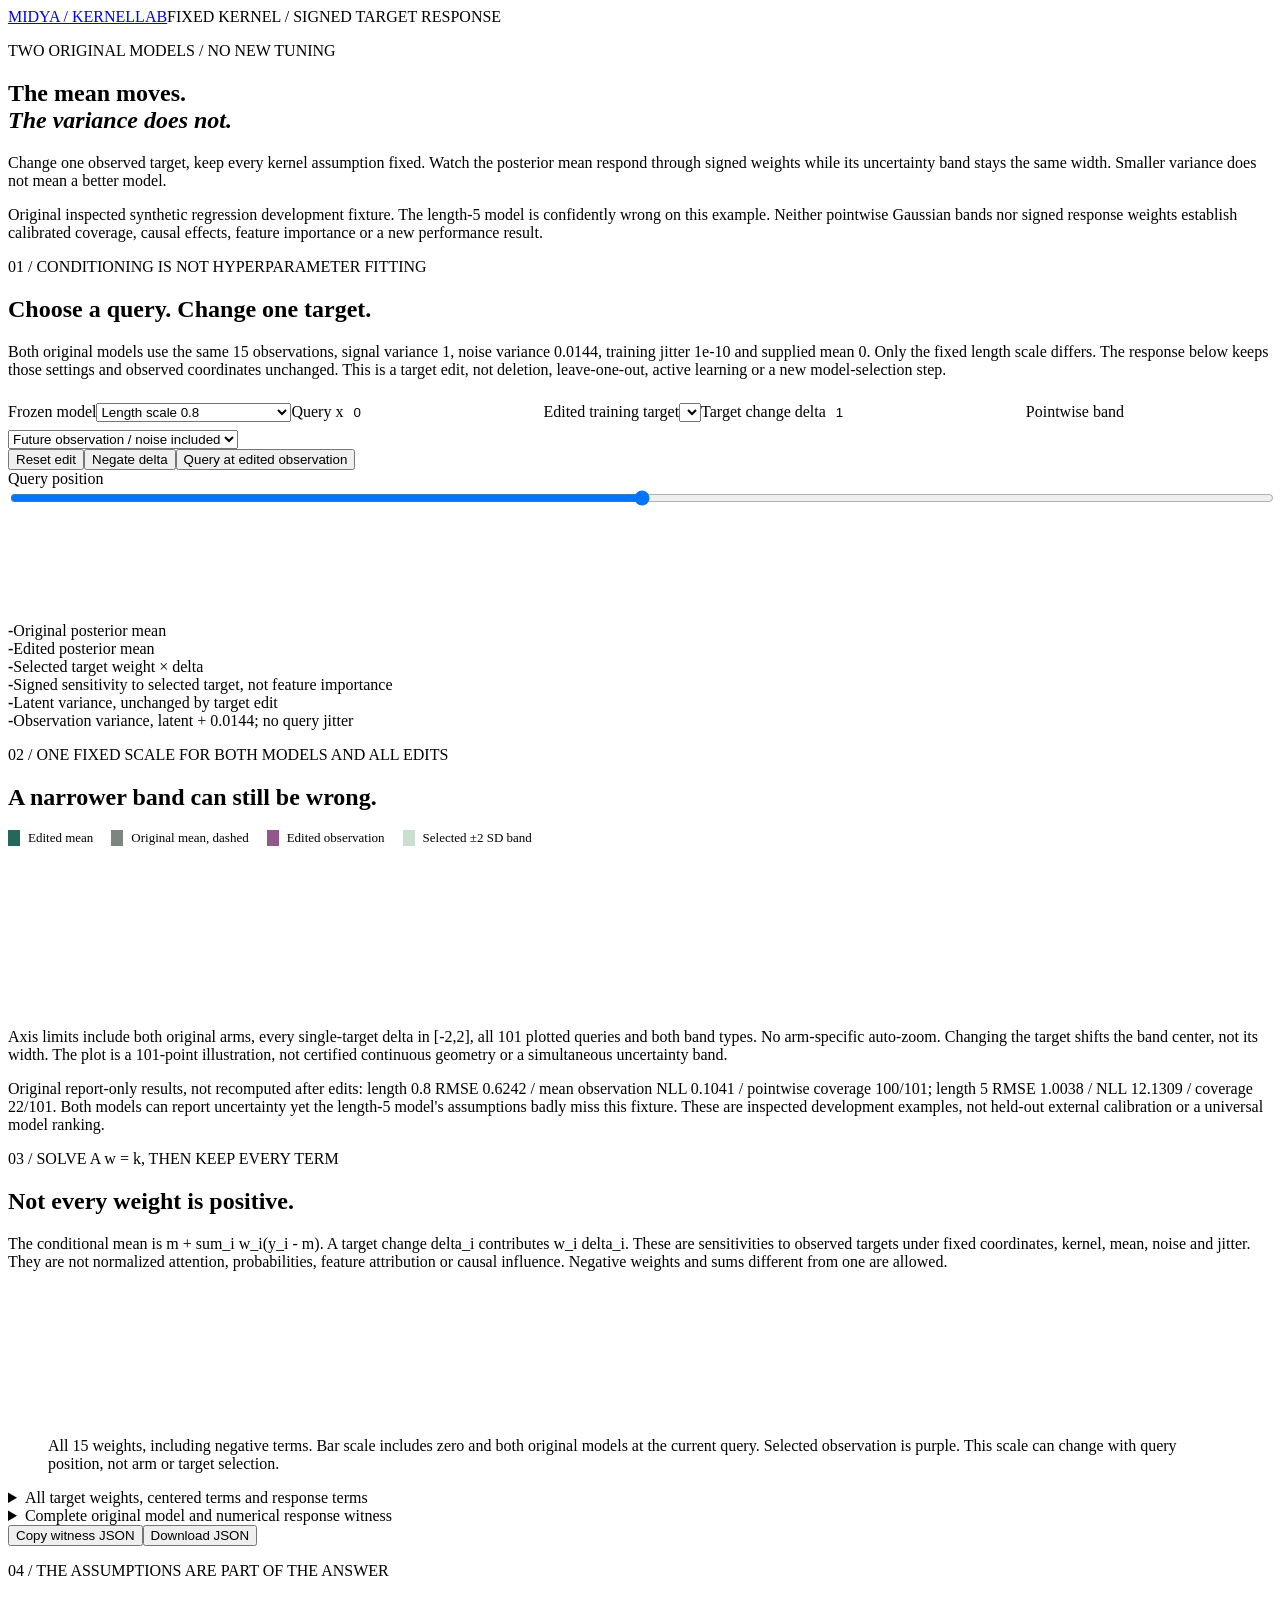
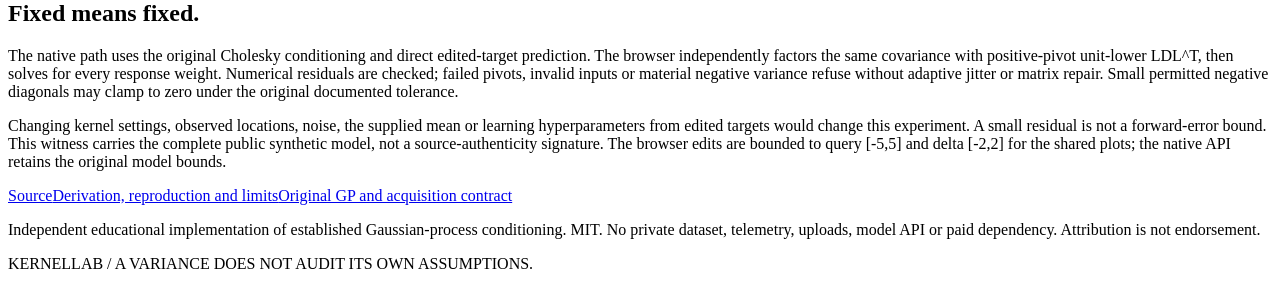
==== docs/index.html @ 0c1246c6 "Create index.html" ====
<!doctype html><html lang="en"><head><meta charset="utf-8"><meta name="viewport" content="width=device-width,initial-scale=1"><title>KernelLab - a mean can move while variance stays still</title><meta name="description" content="Inspect signed Gaussian-process target-response weights, fixed-kernel posterior edits and separate latent/observation variance."><link rel="stylesheet" href="style.css"><style>.controls input{padding:10px;border:1px solid var(--rule);background:transparent;color:var(--ink);width:100%;max-width:180px}.metrics{grid-template-columns:repeat(3,minmax(0,1fr))}.metrics>div{min-width:0}.legend{display:flex;gap:18px;flex-wrap:wrap;font-size:13px}.legend span{border-left:12px solid;padding-left:8px}svg{width:100%;display:block}#query-slider{width:100%;accent-color:var(--accent)}.route-table{overflow:auto}table{border-collapse:collapse;width:100%;font-size:13px}td,th{padding:10px;border-bottom:1px solid var(--rule);text-align:right}td:first-child,th:first-child{text-align:left}tr.selected{background:#dbe9e1}#error{min-height:1.5rem}#state{min-height:2.5rem}@media(max-width:650px){.metrics{grid-template-columns:1fr}.controls input{max-width:100%}}</style></head><body><header><a href="https://github.com/midya8/kernellab">MIDYA / KERNELLAB</a><span>FIXED KERNEL / SIGNED TARGET RESPONSE</span></header><main><section class="hero"><p class="eyebrow">TWO ORIGINAL MODELS / NO NEW TUNING</p><h1>The mean moves.<br><em>The variance does not.</em></h1><p class="lede">Change one observed target, keep every kernel assumption fixed. Watch the posterior mean respond through signed weights while its uncertainty band stays the same width. Smaller variance does not mean a better model.</p><aside>Original inspected synthetic regression development fixture. The length-5 model is confidently wrong on this example. Neither pointwise Gaussian bands nor signed response weights establish calibrated coverage, causal effects, feature importance or a new performance result.</aside></section><section><p class="eyebrow">01 / CONDITIONING IS NOT HYPERPARAMETER FITTING</p><h2>Choose a query. Change one target.</h2><p>Both original models use the same 15 observations, signal variance 1, noise variance 0.0144, training jitter 1e-10 and supplied mean 0. Only the fixed length scale differs. The response below keeps those settings and observed coordinates unchanged. This is a target edit, not deletion, leave-one-out, active learning or a new model-selection step.</p><div class="controls"><label>Frozen model<select id="arm"><option value="length_0_8">Length scale 0.8</option><option value="length_5">Length scale 5 / misfit control</option></select></label><label>Query x<input id="query" type="number" step="any" value="0"></label><label>Edited training target<select id="target"></select></label><label>Target change delta<input id="delta" type="number" step="any" value="1"></label><label>Pointwise band<select id="band"><option value="observation">Future observation / noise included</option><option value="latent">Latent function / noise excluded</option></select></label></div><div class="button-row"><button id="reset">Reset edit</button><button id="negate">Negate delta</button><button id="center">Query at edited observation</button></div><label for="query-slider">Query position</label><input id="query-slider" type="range" min="-5" max="5" step="0.01" value="0"><p id="state" role="status" aria-live="polite"></p><p id="error" role="alert"></p><div class="metrics"><div><strong id="base-mean">-</strong><span>Original posterior mean</span></div><div><strong id="edited-mean">-</strong><span>Edited posterior mean</span></div><div><strong id="shift">-</strong><span>Selected target weight × delta</span></div><div><strong id="weight">-</strong><span>Signed sensitivity to selected target, not feature importance</span></div><div><strong id="latent">-</strong><span>Latent variance, unchanged by target edit</span></div><div><strong id="observation">-</strong><span>Observation variance, latent + 0.0144; no query jitter</span></div></div><aside id="witness-line"></aside></section><section><p class="eyebrow">02 / ONE FIXED SCALE FOR BOTH MODELS AND ALL EDITS</p><h2>A narrower band can still be wrong.</h2><div class="legend"><span style="border-color:#246859">Edited mean</span><span style="border-color:#7c8580">Original mean, dashed</span><span style="border-color:#93588b">Edited observation</span><span style="border-color:#cbded2">Selected ±2 SD band</span></div><figure class="visual"><svg id="posterior" role="img" aria-label="Original and target-edited posterior means, original observations and pointwise variance band"></svg><figcaption id="band-caption"></figcaption></figure><p>Axis limits include both original arms, every single-target delta in [-2,2], all 101 plotted queries and both band types. No arm-specific auto-zoom. Changing the target shifts the band center, not its width. The plot is a 101-point illustration, not certified continuous geometry or a simultaneous uncertainty band.</p><aside>Original report-only results, not recomputed after edits: length 0.8 RMSE 0.6242 / mean observation NLL 0.1041 / pointwise coverage 100/101; length 5 RMSE 1.0038 / NLL 12.1309 / coverage 22/101. Both models can report uncertainty yet the length-5 model's assumptions badly miss this fixture. These are inspected development examples, not held-out external calibration or a universal model ranking.</aside></section><section><p class="eyebrow">03 / SOLVE A w = k, THEN KEEP EVERY TERM</p><h2>Not every weight is positive.</h2><p>The conditional mean is m + sum_i w_i(y_i - m). A target change delta_i contributes w_i delta_i. These are sensitivities to observed targets under fixed coordinates, kernel, mean, noise and jitter. They are not normalized attention, probabilities, feature attribution or causal influence. Negative weights and sums different from one are allowed.</p><figure class="visual"><svg id="weights" role="img" aria-label="All 15 signed target sensitivities, selected target highlighted, zero baseline and shared two-model scale"></svg><figcaption>All 15 weights, including negative terms. Bar scale includes zero and both original models at the current query. Selected observation is purple. This scale can change with query position, not arm or target selection.</figcaption></figure><details><summary>All target weights, centered terms and response terms</summary><p class="caption">Scroll horizontally to see every signed term on narrow screens.</p><div class="route-table" tabindex="0" role="region" aria-label="All target response terms, horizontally scrollable"><table><thead><tr><th>Index / x</th><th>Original y</th><th>Weight</th><th>w × (y - m)</th><th>w × delta</th></tr></thead><tbody id="terms"></tbody></table></div></details><details><summary>Complete original model and numerical response witness</summary><pre id="witness"></pre></details><div class="button-row"><button id="copy">Copy witness JSON</button><button id="download">Download JSON</button></div><p id="copy-status" role="status" aria-live="polite"></p></section><section><p class="eyebrow">04 / THE ASSUMPTIONS ARE PART OF THE ANSWER</p><h2>Fixed means fixed.</h2><p>The native path uses the original Cholesky conditioning and direct edited-target prediction. The browser independently factors the same covariance with positive-pivot unit-lower LDL^T, then solves for every response weight. Numerical residuals are checked; failed pivots, invalid inputs or material negative variance refuse without adaptive jitter or matrix repair. Small permitted negative diagonals may clamp to zero under the original documented tolerance.</p><p>Changing kernel settings, observed locations, noise, the supplied mean or learning hyperparameters from edited targets would change this experiment. A small residual is not a forward-error bound. This witness carries the complete public synthetic model, not a source-authenticity signature. The browser edits are bounded to query [-5,5] and delta [-2,2] for the shared plots; the native API retains the original model bounds.</p><nav><a href="https://github.com/midya8/kernellab">Source</a><a href="https://github.com/midya8/kernellab/blob/main/RESPONSE.md">Derivation, reproduction and limits</a><a href="https://github.com/midya8/kernellab/blob/main/DESIGN.md">Original GP and acquisition contract</a></nav><p class="caption">Independent educational implementation of established Gaussian-process conditioning. MIT. No private dataset, telemetry, uploads, model API or paid dependency. Attribution is not endorsement.</p></section></main><footer>KERNELLAB / A VARIANCE DOES NOT AUDIT ITS OWN ASSUMPTIONS.</footer><script src="data.js"></script><script src="inference.js"></script><script src="app.js"></script></body></html>
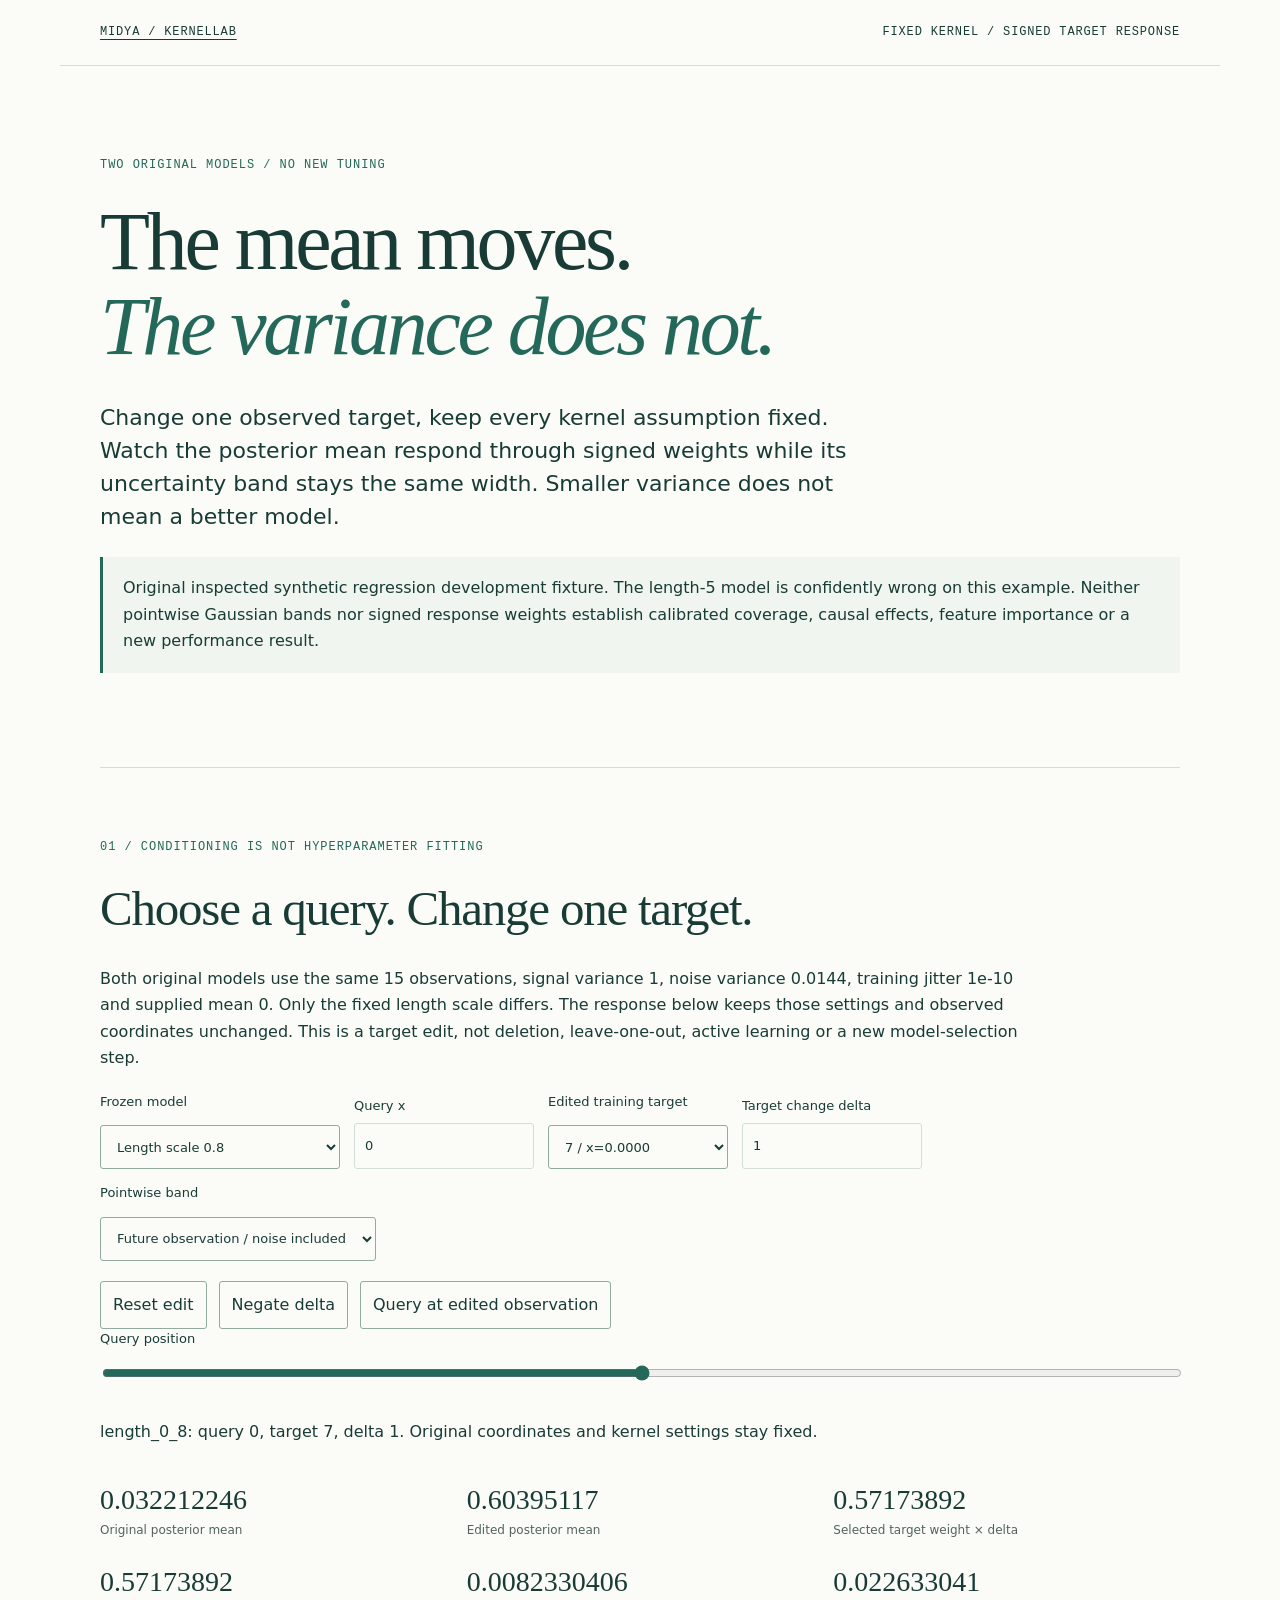
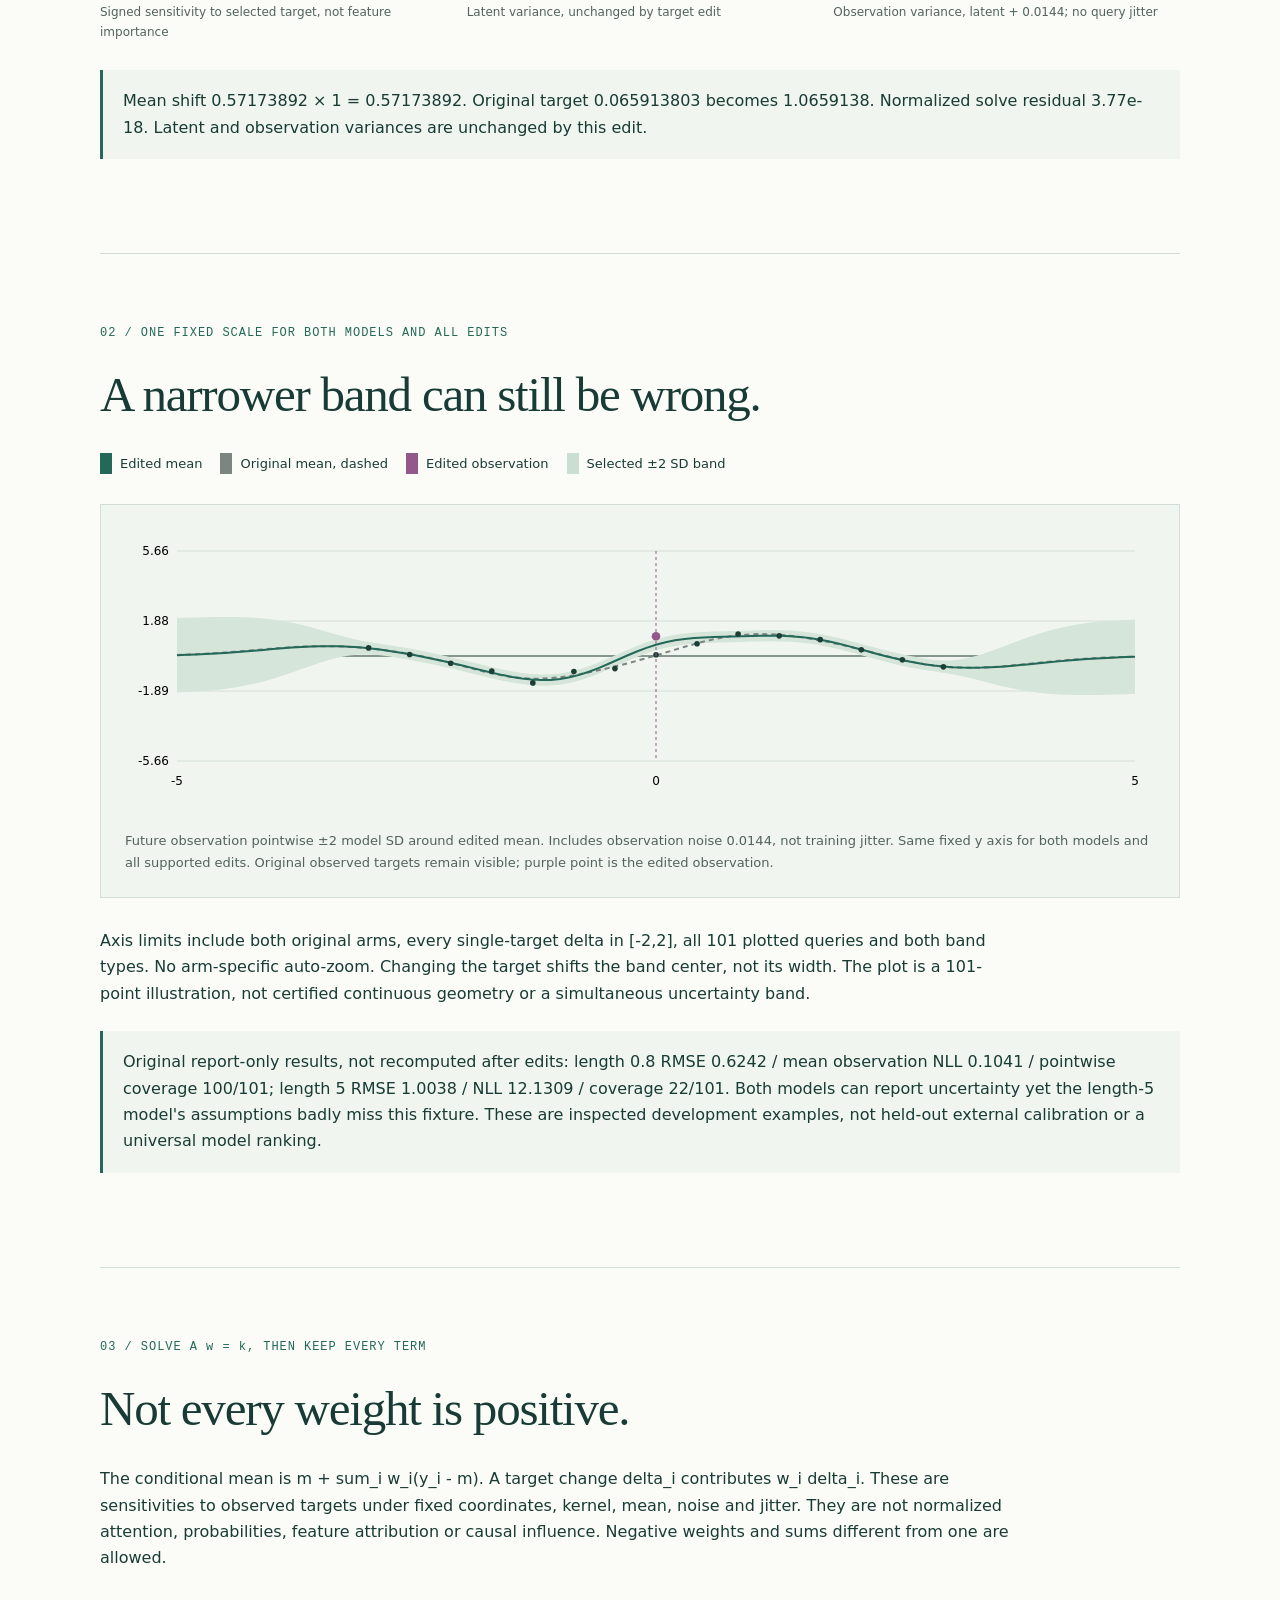
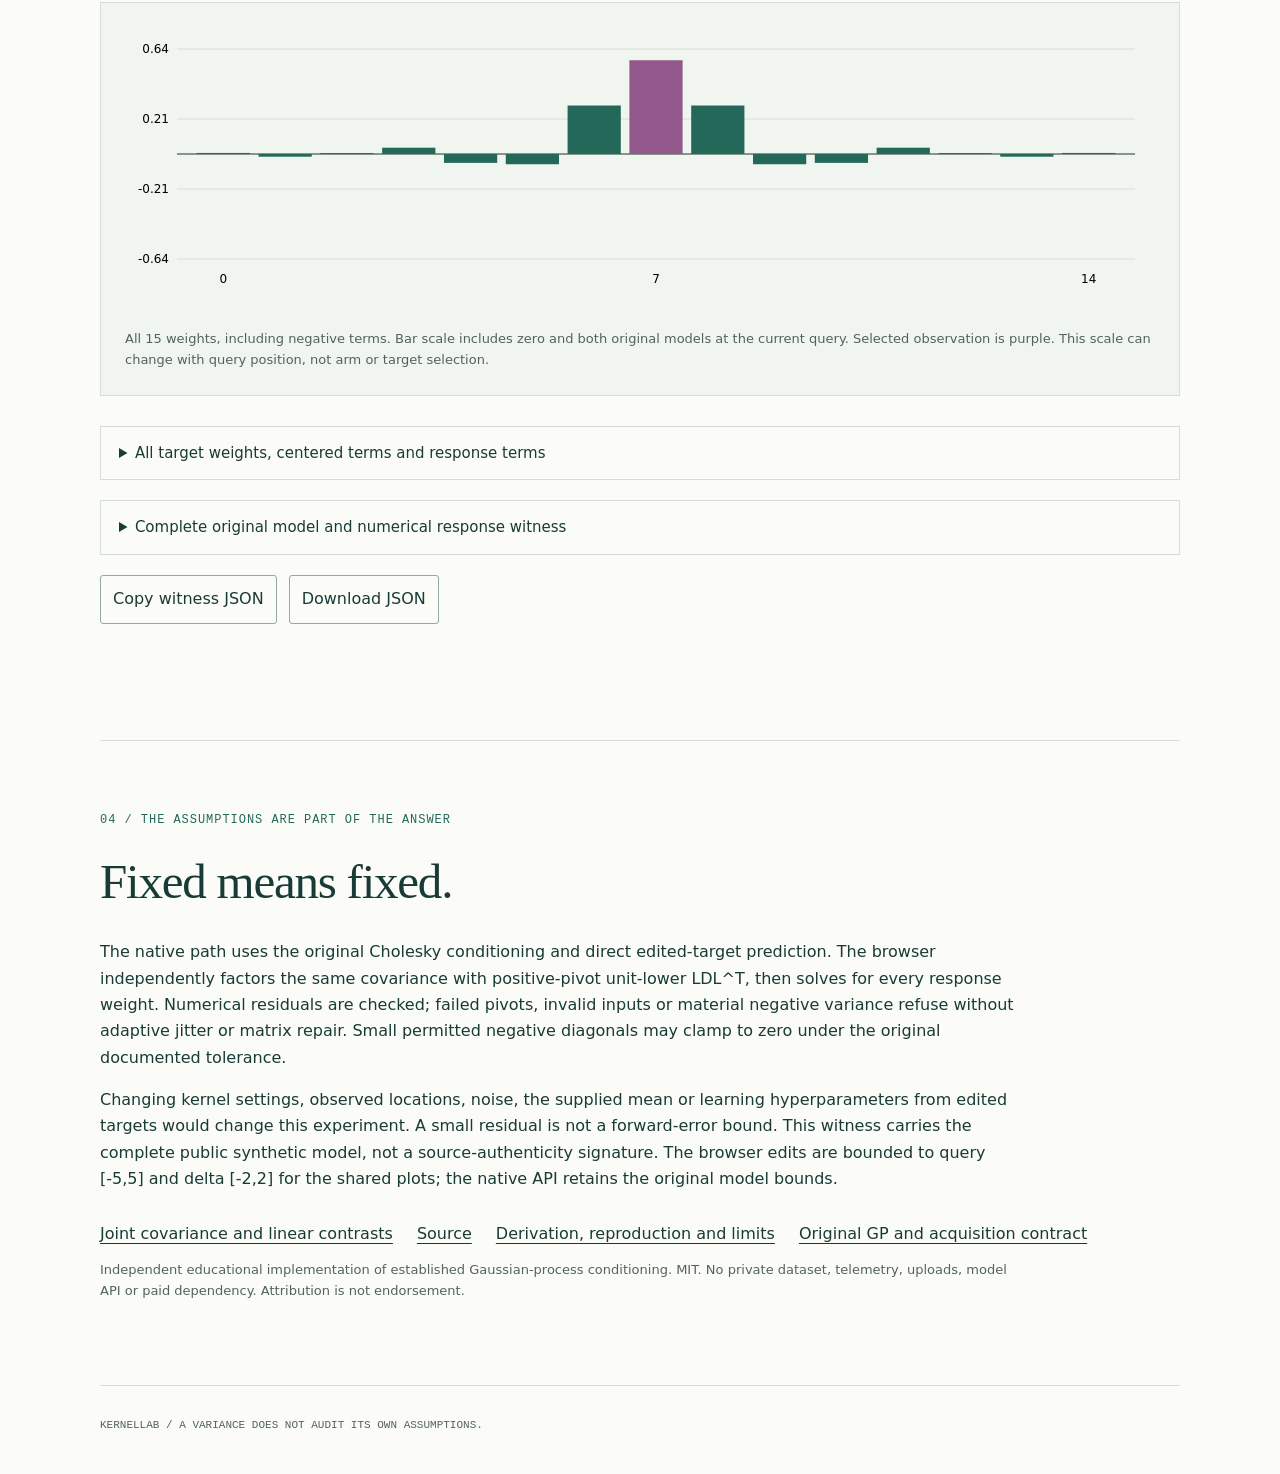
==== commit b0e47a6c: "KernelLab: add joint contrast audit in docs/index.html Compare full Gaussian posterior contrast cova" ====
--- a/docs/index.html
+++ b/docs/index.html
@@ -1 +1 @@
-<!doctype html><html lang="en"><head><meta charset="utf-8"><meta name="viewport" content="width=device-width,initial-scale=1"><title>KernelLab - a mean can move while variance stays still</title><meta name="description" content="Inspect signed Gaussian-process target-response weights, fixed-kernel posterior edits and separate latent/observation variance."><link rel="stylesheet" href="style.css"><style>.controls input{padding:10px;border:1px solid var(--rule);background:transparent;color:var(--ink);width:100%;max-width:180px}.metrics{grid-template-columns:repeat(3,minmax(0,1fr))}.metrics>div{min-width:0}.legend{display:flex;gap:18px;flex-wrap:wrap;font-size:13px}.legend span{border-left:12px solid;padding-left:8px}svg{width:100%;display:block}#query-slider{width:100%;accent-color:var(--accent)}.route-table{overflow:auto}table{border-collapse:collapse;width:100%;font-size:13px}td,th{padding:10px;border-bottom:1px solid var(--rule);text-align:right}td:first-child,th:first-child{text-align:left}tr.selected{background:#dbe9e1}#error{min-height:1.5rem}#state{min-height:2.5rem}@media(max-width:650px){.metrics{grid-template-columns:1fr}.controls input{max-width:100%}}</style></head><body><header><a href="https://github.com/midya8/kernellab">MIDYA / KERNELLAB</a><span>FIXED KERNEL / SIGNED TARGET RESPONSE</span></header><main><section class="hero"><p class="eyebrow">TWO ORIGINAL MODELS / NO NEW TUNING</p><h1>The mean moves.<br><em>The variance does not.</em></h1><p class="lede">Change one observed target, keep every kernel assumption fixed. Watch the posterior mean respond through signed weights while its uncertainty band stays the same width. Smaller variance does not mean a better model.</p><aside>Original inspected synthetic regression development fixture. The length-5 model is confidently wrong on this example. Neither pointwise Gaussian bands nor signed response weights establish calibrated coverage, causal effects, feature importance or a new performance result.</aside></section><section><p class="eyebrow">01 / CONDITIONING IS NOT HYPERPARAMETER FITTING</p><h2>Choose a query. Change one target.</h2><p>Both original models use the same 15 observations, signal variance 1, noise variance 0.0144, training jitter 1e-10 and supplied mean 0. Only the fixed length scale differs. The response below keeps those settings and observed coordinates unchanged. This is a target edit, not deletion, leave-one-out, active learning or a new model-selection step.</p><div class="controls"><label>Frozen model<select id="arm"><option value="length_0_8">Length scale 0.8</option><option value="length_5">Length scale 5 / misfit control</option></select></label><label>Query x<input id="query" type="number" step="any" value="0"></label><label>Edited training target<select id="target"></select></label><label>Target change delta<input id="delta" type="number" step="any" value="1"></label><label>Pointwise band<select id="band"><option value="observation">Future observation / noise included</option><option value="latent">Latent function / noise excluded</option></select></label></div><div class="button-row"><button id="reset">Reset edit</button><button id="negate">Negate delta</button><button id="center">Query at edited observation</button></div><label for="query-slider">Query position</label><input id="query-slider" type="range" min="-5" max="5" step="0.01" value="0"><p id="state" role="status" aria-live="polite"></p><p id="error" role="alert"></p><div class="metrics"><div><strong id="base-mean">-</strong><span>Original posterior mean</span></div><div><strong id="edited-mean">-</strong><span>Edited posterior mean</span></div><div><strong id="shift">-</strong><span>Selected target weight × delta</span></div><div><strong id="weight">-</strong><span>Signed sensitivity to selected target, not feature importance</span></div><div><strong id="latent">-</strong><span>Latent variance, unchanged by target edit</span></div><div><strong id="observation">-</strong><span>Observation variance, latent + 0.0144; no query jitter</span></div></div><aside id="witness-line"></aside></section><section><p class="eyebrow">02 / ONE FIXED SCALE FOR BOTH MODELS AND ALL EDITS</p><h2>A narrower band can still be wrong.</h2><div class="legend"><span style="border-color:#246859">Edited mean</span><span style="border-color:#7c8580">Original mean, dashed</span><span style="border-color:#93588b">Edited observation</span><span style="border-color:#cbded2">Selected ±2 SD band</span></div><figure class="visual"><svg id="posterior" role="img" aria-label="Original and target-edited posterior means, original observations and pointwise variance band"></svg><figcaption id="band-caption"></figcaption></figure><p>Axis limits include both original arms, every single-target delta in [-2,2], all 101 plotted queries and both band types. No arm-specific auto-zoom. Changing the target shifts the band center, not its width. The plot is a 101-point illustration, not certified continuous geometry or a simultaneous uncertainty band.</p><aside>Original report-only results, not recomputed after edits: length 0.8 RMSE 0.6242 / mean observation NLL 0.1041 / pointwise coverage 100/101; length 5 RMSE 1.0038 / NLL 12.1309 / coverage 22/101. Both models can report uncertainty yet the length-5 model's assumptions badly miss this fixture. These are inspected development examples, not held-out external calibration or a universal model ranking.</aside></section><section><p class="eyebrow">03 / SOLVE A w = k, THEN KEEP EVERY TERM</p><h2>Not every weight is positive.</h2><p>The conditional mean is m + sum_i w_i(y_i - m). A target change delta_i contributes w_i delta_i. These are sensitivities to observed targets under fixed coordinates, kernel, mean, noise and jitter. They are not normalized attention, probabilities, feature attribution or causal influence. Negative weights and sums different from one are allowed.</p><figure class="visual"><svg id="weights" role="img" aria-label="All 15 signed target sensitivities, selected target highlighted, zero baseline and shared two-model scale"></svg><figcaption>All 15 weights, including negative terms. Bar scale includes zero and both original models at the current query. Selected observation is purple. This scale can change with query position, not arm or target selection.</figcaption></figure><details><summary>All target weights, centered terms and response terms</summary><p class="caption">Scroll horizontally to see every signed term on narrow screens.</p><div class="route-table" tabindex="0" role="region" aria-label="All target response terms, horizontally scrollable"><table><thead><tr><th>Index / x</th><th>Original y</th><th>Weight</th><th>w × (y - m)</th><th>w × delta</th></tr></thead><tbody id="terms"></tbody></table></div></details><details><summary>Complete original model and numerical response witness</summary><pre id="witness"></pre></details><div class="button-row"><button id="copy">Copy witness JSON</button><button id="download">Download JSON</button></div><p id="copy-status" role="status" aria-live="polite"></p></section><section><p class="eyebrow">04 / THE ASSUMPTIONS ARE PART OF THE ANSWER</p><h2>Fixed means fixed.</h2><p>The native path uses the original Cholesky conditioning and direct edited-target prediction. The browser independently factors the same covariance with positive-pivot unit-lower LDL^T, then solves for every response weight. Numerical residuals are checked; failed pivots, invalid inputs or material negative variance refuse without adaptive jitter or matrix repair. Small permitted negative diagonals may clamp to zero under the original documented tolerance.</p><p>Changing kernel settings, observed locations, noise, the supplied mean or learning hyperparameters from edited targets would change this experiment. A small residual is not a forward-error bound. This witness carries the complete public synthetic model, not a source-authenticity signature. The browser edits are bounded to query [-5,5] and delta [-2,2] for the shared plots; the native API retains the original model bounds.</p><nav><a href="https://github.com/midya8/kernellab">Source</a><a href="https://github.com/midya8/kernellab/blob/main/RESPONSE.md">Derivation, reproduction and limits</a><a href="https://github.com/midya8/kernellab/blob/main/DESIGN.md">Original GP and acquisition contract</a></nav><p class="caption">Independent educational implementation of established Gaussian-process conditioning. MIT. No private dataset, telemetry, uploads, model API or paid dependency. Attribution is not endorsement.</p></section></main><footer>KERNELLAB / A VARIANCE DOES NOT AUDIT ITS OWN ASSUMPTIONS.</footer><script src="data.js"></script><script src="inference.js"></script><script src="app.js"></script></body></html>
+<!doctype html><html lang="en"><head><meta charset="utf-8"><meta name="viewport" content="width=device-width,initial-scale=1"><title>KernelLab - a mean can move while variance stays still</title><meta name="description" content="Inspect signed Gaussian-process target-response weights, fixed-kernel posterior edits and separate latent/observation variance."><link rel="stylesheet" href="style.css"><style>.controls input{padding:10px;border:1px solid var(--rule);background:transparent;color:var(--ink);width:100%;max-width:180px}.metrics{grid-template-columns:repeat(3,minmax(0,1fr))}.metrics>div{min-width:0}.legend{display:flex;gap:18px;flex-wrap:wrap;font-size:13px}.legend span{border-left:12px solid;padding-left:8px}svg{width:100%;display:block}#query-slider{width:100%;accent-color:var(--accent)}.route-table{overflow:auto}table{border-collapse:collapse;width:100%;font-size:13px}td,th{padding:10px;border-bottom:1px solid var(--rule);text-align:right}td:first-child,th:first-child{text-align:left}tr.selected{background:#dbe9e1}#error{min-height:1.5rem}#state{min-height:2.5rem}@media(max-width:650px){.metrics{grid-template-columns:1fr}.controls input{max-width:100%}}</style></head><body><header><a href="https://github.com/midya8/kernellab">MIDYA / KERNELLAB</a><span>FIXED KERNEL / SIGNED TARGET RESPONSE</span></header><main><section class="hero"><p class="eyebrow">TWO ORIGINAL MODELS / NO NEW TUNING</p><h1>The mean moves.<br><em>The variance does not.</em></h1><p class="lede">Change one observed target, keep every kernel assumption fixed. Watch the posterior mean respond through signed weights while its uncertainty band stays the same width. Smaller variance does not mean a better model.</p><aside>Original inspected synthetic regression development fixture. The length-5 model is confidently wrong on this example. Neither pointwise Gaussian bands nor signed response weights establish calibrated coverage, causal effects, feature importance or a new performance result.</aside></section><section><p class="eyebrow">01 / CONDITIONING IS NOT HYPERPARAMETER FITTING</p><h2>Choose a query. Change one target.</h2><p>Both original models use the same 15 observations, signal variance 1, noise variance 0.0144, training jitter 1e-10 and supplied mean 0. Only the fixed length scale differs. The response below keeps those settings and observed coordinates unchanged. This is a target edit, not deletion, leave-one-out, active learning or a new model-selection step.</p><div class="controls"><label>Frozen model<select id="arm"><option value="length_0_8">Length scale 0.8</option><option value="length_5">Length scale 5 / misfit control</option></select></label><label>Query x<input id="query" type="number" step="any" value="0"></label><label>Edited training target<select id="target"></select></label><label>Target change delta<input id="delta" type="number" step="any" value="1"></label><label>Pointwise band<select id="band"><option value="observation">Future observation / noise included</option><option value="latent">Latent function / noise excluded</option></select></label></div><div class="button-row"><button id="reset">Reset edit</button><button id="negate">Negate delta</button><button id="center">Query at edited observation</button></div><label for="query-slider">Query position</label><input id="query-slider" type="range" min="-5" max="5" step="0.01" value="0"><p id="state" role="status" aria-live="polite"></p><p id="error" role="alert"></p><div class="metrics"><div><strong id="base-mean">-</strong><span>Original posterior mean</span></div><div><strong id="edited-mean">-</strong><span>Edited posterior mean</span></div><div><strong id="shift">-</strong><span>Selected target weight × delta</span></div><div><strong id="weight">-</strong><span>Signed sensitivity to selected target, not feature importance</span></div><div><strong id="latent">-</strong><span>Latent variance, unchanged by target edit</span></div><div><strong id="observation">-</strong><span>Observation variance, latent + 0.0144; no query jitter</span></div></div><aside id="witness-line"></aside></section><section><p class="eyebrow">02 / ONE FIXED SCALE FOR BOTH MODELS AND ALL EDITS</p><h2>A narrower band can still be wrong.</h2><div class="legend"><span style="border-color:#246859">Edited mean</span><span style="border-color:#7c8580">Original mean, dashed</span><span style="border-color:#93588b">Edited observation</span><span style="border-color:#cbded2">Selected ±2 SD band</span></div><figure class="visual"><svg id="posterior" role="img" aria-label="Original and target-edited posterior means, original observations and pointwise variance band"></svg><figcaption id="band-caption"></figcaption></figure><p>Axis limits include both original arms, every single-target delta in [-2,2], all 101 plotted queries and both band types. No arm-specific auto-zoom. Changing the target shifts the band center, not its width. The plot is a 101-point illustration, not certified continuous geometry or a simultaneous uncertainty band.</p><aside>Original report-only results, not recomputed after edits: length 0.8 RMSE 0.6242 / mean observation NLL 0.1041 / pointwise coverage 100/101; length 5 RMSE 1.0038 / NLL 12.1309 / coverage 22/101. Both models can report uncertainty yet the length-5 model's assumptions badly miss this fixture. These are inspected development examples, not held-out external calibration or a universal model ranking.</aside></section><section><p class="eyebrow">03 / SOLVE A w = k, THEN KEEP EVERY TERM</p><h2>Not every weight is positive.</h2><p>The conditional mean is m + sum_i w_i(y_i - m). A target change delta_i contributes w_i delta_i. These are sensitivities to observed targets under fixed coordinates, kernel, mean, noise and jitter. They are not normalized attention, probabilities, feature attribution or causal influence. Negative weights and sums different from one are allowed.</p><figure class="visual"><svg id="weights" role="img" aria-label="All 15 signed target sensitivities, selected target highlighted, zero baseline and shared two-model scale"></svg><figcaption>All 15 weights, including negative terms. Bar scale includes zero and both original models at the current query. Selected observation is purple. This scale can change with query position, not arm or target selection.</figcaption></figure><details><summary>All target weights, centered terms and response terms</summary><p class="caption">Scroll horizontally to see every signed term on narrow screens.</p><div class="route-table" tabindex="0" role="region" aria-label="All target response terms, horizontally scrollable"><table><thead><tr><th>Index / x</th><th>Original y</th><th>Weight</th><th>w × (y - m)</th><th>w × delta</th></tr></thead><tbody id="terms"></tbody></table></div></details><details><summary>Complete original model and numerical response witness</summary><pre id="witness"></pre></details><div class="button-row"><button id="copy">Copy witness JSON</button><button id="download">Download JSON</button></div><p id="copy-status" role="status" aria-live="polite"></p></section><section><p class="eyebrow">04 / THE ASSUMPTIONS ARE PART OF THE ANSWER</p><h2>Fixed means fixed.</h2><p>The native path uses the original Cholesky conditioning and direct edited-target prediction. The browser independently factors the same covariance with positive-pivot unit-lower LDL^T, then solves for every response weight. Numerical residuals are checked; failed pivots, invalid inputs or material negative variance refuse without adaptive jitter or matrix repair. Small permitted negative diagonals may clamp to zero under the original documented tolerance.</p><p>Changing kernel settings, observed locations, noise, the supplied mean or learning hyperparameters from edited targets would change this experiment. A small residual is not a forward-error bound. This witness carries the complete public synthetic model, not a source-authenticity signature. The browser edits are bounded to query [-5,5] and delta [-2,2] for the shared plots; the native API retains the original model bounds.</p><nav><a href="joint.html">Joint covariance and linear contrasts</a><a href="https://github.com/midya8/kernellab">Source</a><a href="https://github.com/midya8/kernellab/blob/main/RESPONSE.md">Derivation, reproduction and limits</a><a href="https://github.com/midya8/kernellab/blob/main/DESIGN.md">Original GP and acquisition contract</a></nav><p class="caption">Independent educational implementation of established Gaussian-process conditioning. MIT. No private dataset, telemetry, uploads, model API or paid dependency. Attribution is not endorsement.</p></section></main><footer>KERNELLAB / A VARIANCE DOES NOT AUDIT ITS OWN ASSUMPTIONS.</footer><script src="data.js"></script><script src="inference.js"></script><script src="app.js"></script></body></html>
--- a/docs/style.css
+++ b/docs/style.css
@@ -0,0 +1,7 @@
+:root{color-scheme:light;--ink:#193b36;--muted:#52635e;--rule:#d4ded8;--accent:#246859;--paper:#fbfcf8;--panel:#f0f5ef;--error:#a32432}*{box-sizing:border-box}body{margin:0;background:var(--paper);color:var(--ink);font:16px/1.65 system-ui,-apple-system,Segoe UI,sans-serif}header,main,footer{max-width:1160px;margin:auto;padding:0 40px}header{padding-top:24px;padding-bottom:24px;display:flex;justify-content:space-between;gap:24px;border-bottom:1px solid var(--rule);font:12px/1.4 ui-monospace,monospace;letter-spacing:.07em}a{color:inherit;text-underline-offset:4px}a:hover{color:var(--accent)}section{padding:70px 0;border-bottom:1px solid var(--rule)}.hero{padding-top:90px}.eyebrow{font:12px/1.6 ui-monospace,monospace;letter-spacing:.08em;color:var(--accent);margin:0 0 24px}h1{font:clamp(48px,6.4vw,82px)/1.04 Georgia,serif;letter-spacing:-.04em;margin:0 0 32px;max-width:950px}h1 em{font-weight:normal;color:var(--accent)}h2{font:clamp(32px,4vw,49px)/1.13 Georgia,serif;letter-spacing:-.025em;margin:0 0 30px}h3{font-size:17px;line-height:1.4;margin:0 0 20px}.lede{font-size:22px;line-height:1.5;max-width:760px}p{max-width:920px}.muted,.caption{color:var(--muted)}.caption{font-size:13px;line-height:1.6}.facts{display:grid;grid-template-columns:repeat(3,minmax(0,1fr));gap:24px;margin:40px 0}.facts strong{display:block;font:30px/1.25 Georgia,serif;overflow-wrap:anywhere}.facts span{display:block;font-size:13px;color:var(--muted);margin-top:6px}.callout{background:var(--panel);border-left:3px solid var(--accent);padding:15px 18px;max-width:none}.toolbar{display:flex;gap:16px;align-items:end;flex-wrap:wrap;margin:28px 0 12px}label{display:block;font-size:13px;line-height:1.5}input,select,button,summary{font:inherit}input[type=number],select,button{min-height:46px;border:1px solid #93aaa0;border-radius:3px;background:transparent;color:var(--ink);padding:10px 12px;max-width:100%}select{display:block;margin-top:6px;min-width:160px}button{cursor:pointer;font-size:14px}button:hover{background:#e1ece3}button:focus-visible,select:focus-visible,input:focus-visible,summary:focus-visible{outline:3px solid #ae6f9e;outline-offset:3px}.workspace{display:grid;grid-template-columns:1.1fr 1fr;gap:22px;align-items:start;margin:24px 0}.panel{background:var(--panel);padding:24px;min-width:0;border:1px solid var(--rule)}svg{display:block;width:100%;height:auto;overflow:hidden}#scatter{background:#fbfcf8;border:1px solid var(--rule)}.metrics{display:grid;grid-template-columns:1fr 1fr;gap:20px;margin:20px 0 28px}.metrics span{display:block;font-size:12px;color:var(--muted)}.metrics strong{font:28px/1.5 Georgia,serif}.posterior{margin:16px 0}.posterior-head{display:flex;justify-content:space-between;gap:20px}.posterior .bar{height:9px;background:#d7e2d7;margin:6px 0}.posterior .bar span{display:block;height:100%}.posterior p{margin:3px 0}.button-row{display:flex;gap:12px;flex-wrap:wrap}details{border:1px solid var(--rule);margin:20px 0;padding:0 18px}summary{cursor:pointer;min-height:56px;display:list-item;align-content:center;font-size:15px;padding:14px 0}details[open]{padding-bottom:20px}#features{display:grid;grid-template-columns:repeat(2,minmax(0,1fr));gap:24px}#features .feature{display:grid;grid-template-columns:minmax(0,1fr) 105px;gap:10px;align-items:center}#features label{min-height:40px;align-content:center;font-size:14px}#features input[type=number]{width:100%;font-size:14px}#features input[type=range]{grid-column:1/-1;width:100%;accent-color:var(--accent);min-height:44px;margin:0;cursor:pointer}.cards{display:grid;grid-template-columns:repeat(2,minmax(0,1fr));gap:18px;margin:24px 0}.card{padding:22px;border:1px solid var(--rule);min-width:0}.card.pick{border:2px solid var(--accent)}.card .badge{font:11px/1.5 ui-monospace,monospace;color:var(--accent);letter-spacing:.04em}.card h3{margin:10px 0 15px}.score-row{display:flex;justify-content:space-between;gap:20px;font-size:14px;margin:6px 0}.score-row strong{font-family:ui-monospace,monospace;font-weight:500}.card p{font-size:14px}.table-scroll{overflow-x:auto}.table-scroll:focus{outline:2px solid var(--accent)}table{border-collapse:collapse;width:100%;font:12px/1.6 ui-monospace,monospace;min-width:700px}td,th{text-align:left;padding:11px 12px;border-bottom:1px solid var(--rule)}th{color:var(--accent)}pre{white-space:pre-wrap;word-break:break-all;font:12px/1.6 ui-monospace,monospace;max-height:500px;overflow:auto;padding:15px;background:var(--panel)}#error{color:var(--error);font-weight:600}nav{display:flex;gap:25px;flex-wrap:wrap;margin:28px 0 0}footer{padding-top:30px;padding-bottom:40px;font:11px/1.7 ui-monospace,monospace;color:var(--muted)}#copy-status{font-size:13px;min-height:20px}#controls{grid-template-columns:repeat(3,minmax(0,1fr))}#controls .score-row{font-size:12px}#history{background:#fbfcf8}#history-range{margin:12px 0 0}@media(max-width:760px){header,main,footer{padding-left:22px;padding-right:22px}header span{display:none}section{padding:48px 0}.hero{padding-top:58px}h1{font-size:51px}.lede{font-size:19px}.facts{gap:18px;grid-template-columns:1fr}.facts>div{display:flex;gap:18px;align-items:baseline;flex-wrap:wrap}.facts strong{font-size:27px}.facts span{font-size:13px}.workspace{grid-template-columns:1fr}.panel{padding:18px}.toolbar label{width:100%}select{width:100%;min-width:0}.toolbar button{flex:1}.cards,#controls{grid-template-columns:1fr}#features{grid-template-columns:1fr;gap:22px}.metrics{gap:14px}.metrics strong{font-size:25px}.callout{padding:14px}nav{display:grid;gap:14px}.card{padding:20px}.score-row{gap:15px}body{font-size:15px}.caption{font-size:13px}}
+#terms{display:grid;grid-template-columns:repeat(2,minmax(0,1fr));gap:12px}.term{padding:14px;border:1px solid var(--line);overflow-wrap:anywhere}.term b{display:block;margin:8px 0;font-family:monospace}.term .track{height:7px;background:#edf2ed;position:relative}.term .bar{height:7px;position:absolute;background:#286b5b}.term .bar.negative{background:#925593}.term small{display:block}.selected{background:#edf4ed}.table-wrap{overflow-x:auto}#slice{width:100%;height:auto}#error:empty{display:none}#state{overflow-wrap:anywhere}svg text{font-family:system-ui,sans-serif}nav{display:flex;flex-wrap:wrap;gap:24px}@media(max-width:650px){#terms{grid-template-columns:1fr}}
+.controls{display:flex;flex-wrap:wrap;gap:14px;align-items:end;margin:20px 0}.controls label{min-width:180px}label{display:flex;flex-direction:column;gap:8px;font-size:13px}aside{background:var(--panel);border-left:3px solid var(--accent);padding:18px 20px;margin:24px 0}.stats{display:grid;grid-template-columns:repeat(3,minmax(0,1fr));gap:24px;margin:34px 0}.stats strong{display:block;font:29px/1.3 Georgia,serif;overflow-wrap:anywhere}.stats span{display:block;font-size:13px;color:var(--muted);margin-top:8px}.feature-grid{display:grid;grid-template-columns:repeat(3,minmax(0,1fr));gap:18px;margin-top:22px}.feature-grid label{min-width:0}.feature-grid input{width:100%;min-width:0}.term{border-color:var(--rule)}#error{color:var(--error)}figure{margin:30px 0;padding:24px;background:var(--panel);border:1px solid var(--rule)}figcaption{font-size:13px;color:var(--muted);margin-top:16px}#history{width:100%;height:auto}td{white-space:normal;overflow-wrap:anywhere}#results tr td:first-child{min-width:110px}#results tr td:last-child{min-width:180px}pre{max-height:520px;overflow:auto}button,select,input,summary{min-height:44px}input[type=range]{padding:0}button,select,input{font:inherit}button{cursor:pointer}select{max-width:100%}@media(max-width:650px){.stats{grid-template-columns:1fr}.feature-grid{grid-template-columns:1fr}figure{padding:12px}.controls label,.controls button{width:100%}header span{display:none}}
+
+.term{border:1px solid var(--rule)}
+
+#query-slider{width:100%;accent-color:var(--accent)}#terms{display:table-row-group}#terms td{white-space:nowrap;overflow-wrap:normal}#terms tr td:first-child{min-width:130px}.route-table table{min-width:850px}
